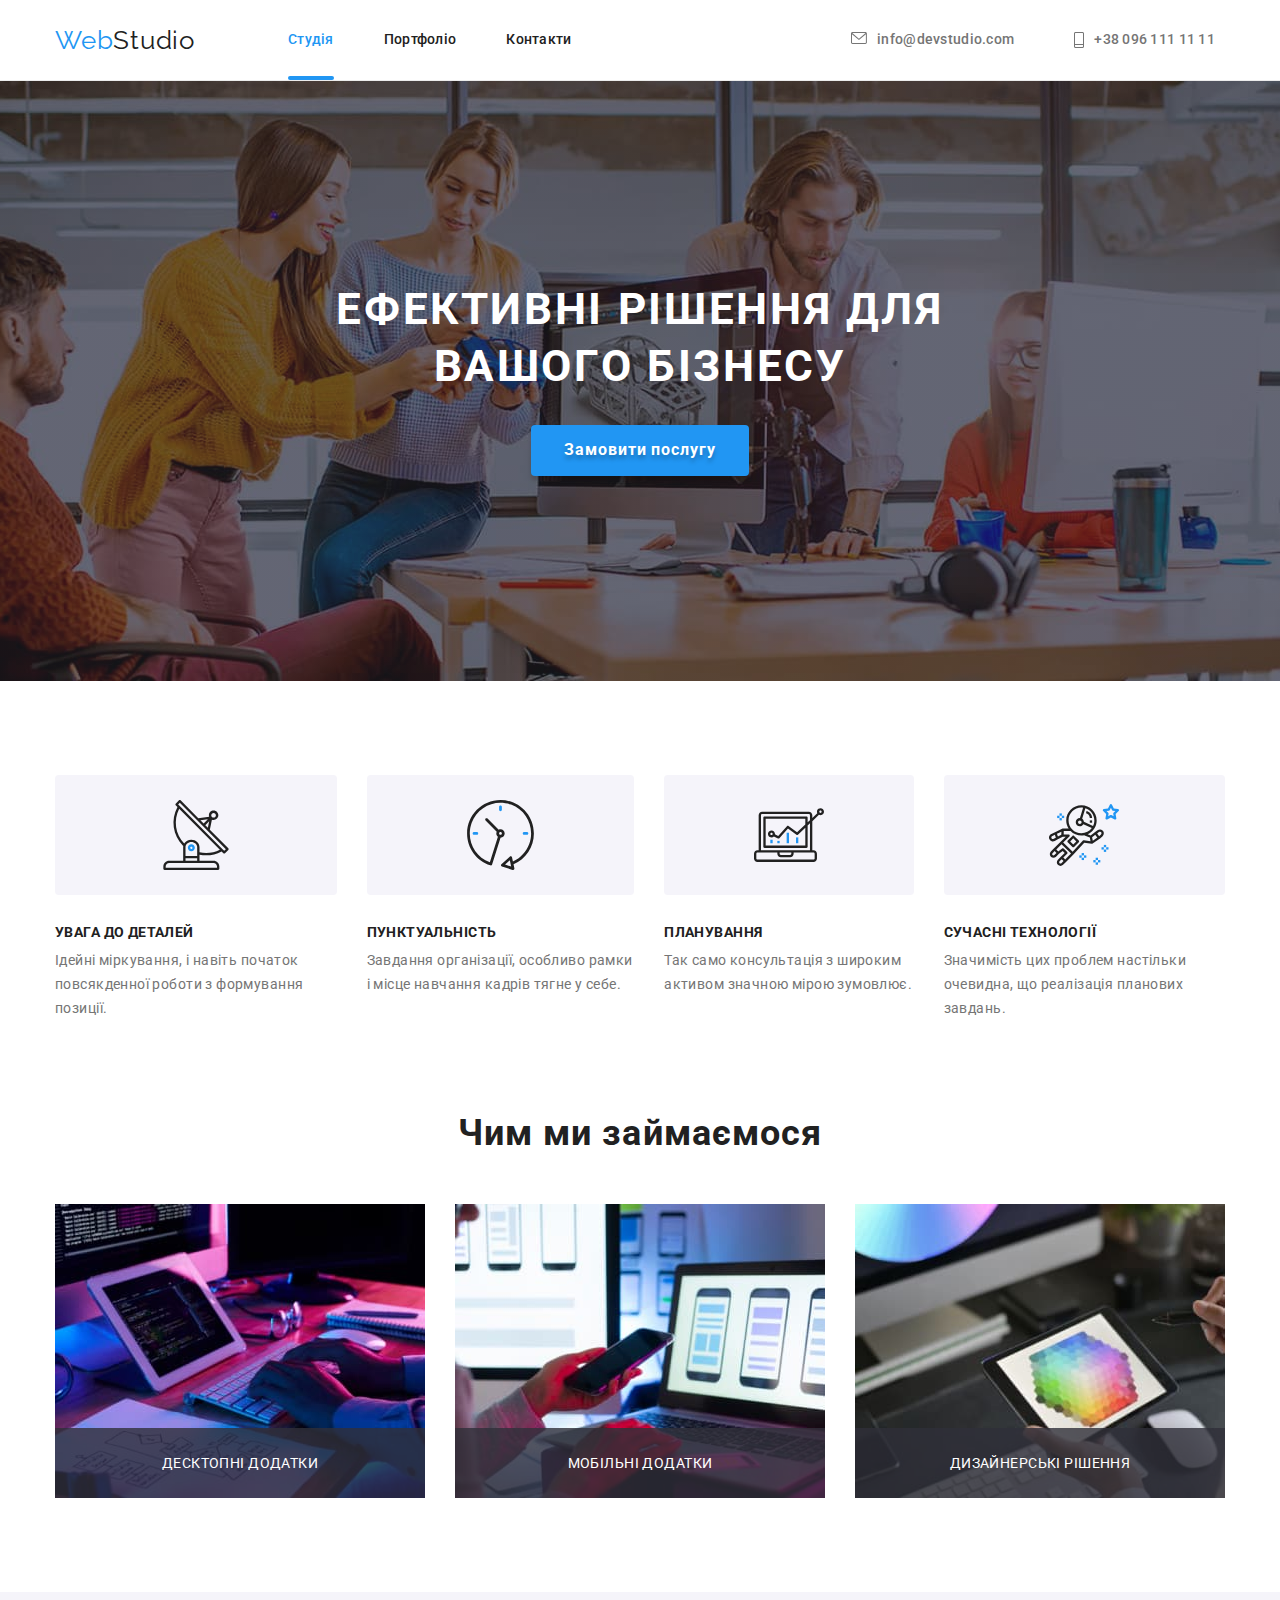
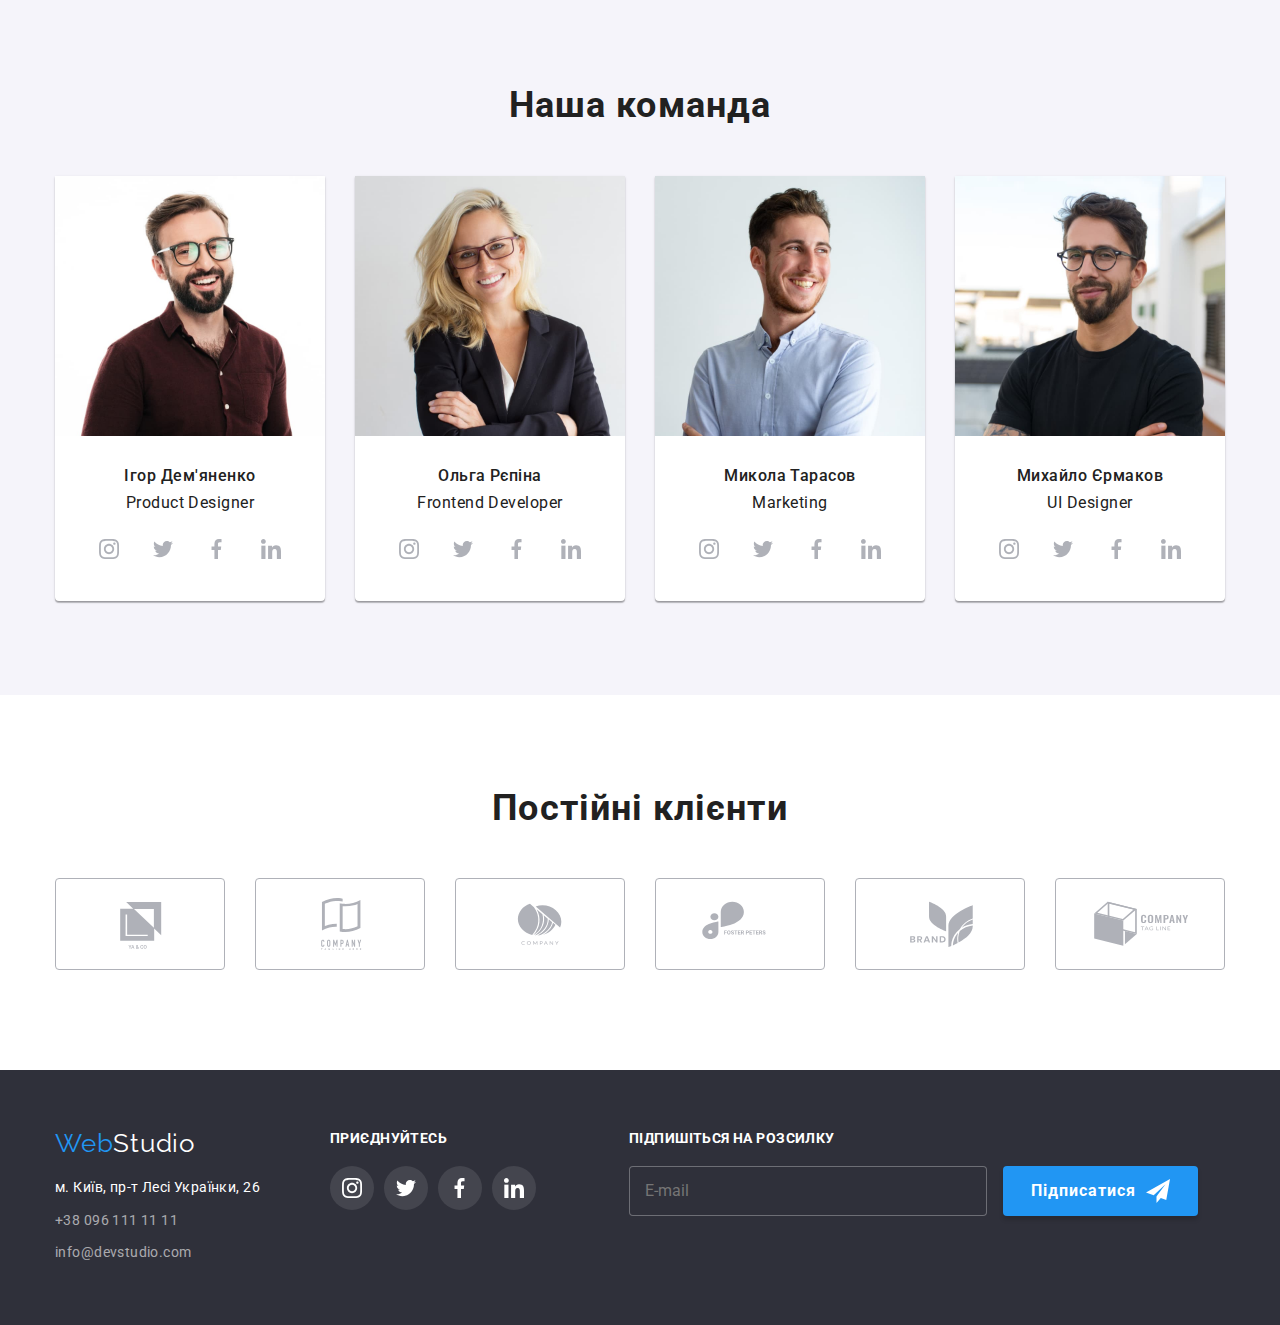
==== index.html @ 6ce42eb9 "1" ====
<!DOCTYPE html>
<html lang="uk">
  <head>
    <meta charset="UTF-8">
    <meta http-equiv="X-UA-Compatible" content="IE=edge">
    <meta name="viewport" content="width=device-width, initial-scale=1.0">
    <link rel="preconnect" href="https://fonts.googleapis.com">
    <link rel="preconnect" href="https://fonts.gstatic.com" crossorigin>
    <link href="https://fonts.googleapis.com/css2?family=Roboto:wght@400;500;700;900&display=swap" rel="stylesheet">
    <link rel="preconnect" href="https://fonts.googleapis.com">
    <link rel="preconnect" href="https://fonts.gstatic.com" crossorigin>
    <link href="https://fonts.googleapis.com/css2?family=Raleway:wght@700&display=swap" rel="stylesheet">
    <link rel="stylesheet" href="https://cdnjs.cloudflare.com/ajax/libs/modern-normalize/1.1.0/modern-normalize.min.css">
    <link rel="stylesheet" href="./css/styles.css">
    <title>Домашнє завдання</title>
  </head>

  <body>

<!--ШАПКА САЙТУ-->

    <header class="header">
      <div class="container header-nav">
        <a href="/" class="logo-top"><span class="logo-top-blue">Web</span>Studio</a>
        <nav>
          <ul class="header-menu">
            <li class="header-item"><a href="./index.html" class="menu-link current">Студія</a></li>
            <li class="header-item"><a href="./portfolio.html" class="menu-link">Портфоліо</a></li>
            <li class="header-item"><a href="#" class="menu-link">Контакти</a></li>
          </ul>
        </nav>
        <ul class="header-contact">
          <li class="header-item">
            <a href="mailto:info@devstudio.com" class="contact-link icon-mail">
              <svg width="16" height="12" class="icon-mail">
                <use href="./images/icons/icons.svg#mail"></use>
              </svg>info@devstudio.com</a>
          </li>
          <li class="header-item">
            <a href="tel:+380961111111" class="contact-link icon-tel">
              <svg width="10" height="16" class="icon-tel">
                <use href="./images/icons/icons.svg#tel"></use>
              </svg>+38 096 111 11 11</a>
          </li>
        </ul>
      </div>
    </header>

    <main>

<!--БЛОК ГЕРОЙ-->

      <section class="hero">
        <h1 class="hero-title">
          Ефективні рішення для <br />
          вашого бізнесу
        </h1>
        <button type="button" data-modal-open class="btn">Замовити послугу</button>
      </section>

<!--ІНФОРМАЦІЙНИЙ БЛОК-->

      <section class="info">
        <div class="container">
          <h2 class="visually-hidden">Інформація</h2>
          <ul class="info-list">
            <li class="info-item icon-antena">
              <h3 class="info-title">УВАГА ДО ДЕТАЛЕЙ</h3>
              <p>Ідейні міркування, і навіть початок повсякденної роботи з формування позиції.</p>
            </li>
            <li class="info-item icon-clock">
              <h3 class="info-title">ПУНКТУАЛЬНІСТЬ</h3>
              <p>Завдання організації, особливо рамки і місце навчання кадрів тягне у себе.</p>
            </li>
            <li class="info-item icon-diagram">
              <h3 class="info-title">ПЛАНУВАННЯ</h3>
              <p>Так само консультація з широким активом значною мірою зумовлює.</p>
            </li>
            <li class="info-item icon-astronaut">
              <h3 class="info-title">СУЧАСНІ ТЕХНОЛОГІЇ</h3>
              <p>Значимість цих проблем настільки очевидна, що реалізація планових завдань.</p>
            </li>
          </ul>
        </div>
      </section>

<!-- ЧИМ ЗАЙМАЄМОСЯ-->

      <section class="what-dowedo section">
        <div class="container">
          <h2 class="what-dowedo-title">Чим ми займаємося</h2>
          <ul class="what-dowedo-list">
            <li class="what-dowedo-item">
              <img src="./images/what_dowedo_img_1.jpg" alt="фото компютера" width="370" height="294">
              <p class="what-dowedo-descript">Десктопні додатки</p>
            </li>
            <li class="what-dowedo-item">
              <img src="./images/what_dowedo_img_2.jpg" alt="фото компютера" width="370" height="294">
              <p class="what-dowedo-descript">Мобільні додатки</p>
            </li>
            <li class="what-dowedo-item">
              <img src="./images/what_dowedo_img_3.jpg" alt="фото планшета" width="370" height="294">
              <p class="what-dowedo-descript">Дизайнерські рішення</p>
            </li>
          </ul>
        </div>
      </section>

<!-- НАША КОМАНДА-->

      <section class="team section">
        <div class="container">
          <h2 class="team-title">Наша команда</h2>
          <ul class="team-list">
            <li class="team-item">
              <img src="./images/team_img_1.jpg" alt="фото Ігора Дем'яненка" width="270" height="260" >
              <div class="team-descript">
                <h3 class="team-item-title">Ігор Дем'яненко</h3>
                <p>Product Designer</p>

                <!-- Кнопки соц.мережі -->

                <ul class="social">
                  <li class="social-item">
                    <a href="#" class="social-btn">
                      <svg width="44" height="44" class="button-icon">
                        <use href="./images/icons/icons.svg#instagram"></use>
                      </svg>
                    </a>
                  </li>
                  <li class="social-item">
                    <a href="#" class="social-btn">
                      <svg width="44" height="44" class="button-icon">
                        <use href="./images/icons/icons.svg#twitter"></use>
                      </svg>
                    </a>
                  </li>
                  <li class="social-item">
                    <a href="#" class="social-btn">
                      <svg width="44" height="44" class="button-icon">
                        <use href="./images/icons/icons.svg#facebook"></use>
                      </svg>
                    </a>
                  </li>
                  <li class="social-item">
                    <a href="#" class="social-btn">
                      <svg width="44" height="44" class="button-icon">
                        <use href="./images/icons/icons.svg#linkedin"></use>
                      </svg>
                    </a>
                  </li>
                </ul>
              </div>
            </li>
            <li class="team-item">
              <img src="./images/team_img_2.jpg" alt="фото Ольги Рєпіної" width="270" height="260">
              <div class="team-descript">
                <h3 class="team-item-title">Ольга Рєпіна</h3>
                <p>Frontend Developer</p>

                <!-- Кнопки соц.мережі -->

                <ul class="social">
                  <li class="social-item">
                    <a href="#" class="social-btn">
                      <svg width="44" height="44" class="button-icon">
                        <use href="./images/icons/icons.svg#instagram"></use>
                      </svg>
                    </a>
                  </li>
                  <li class="social-item">
                    <a href="#" class="social-btn">
                      <svg width="44" height="44" class="button-icon">
                        <use href="./images/icons/icons.svg#twitter"></use>
                      </svg>
                    </a>
                  </li>
                  <li class="social-item">
                    <a href="#" class="social-btn">
                      <svg width="44" height="44" class="button-icon">
                        <use href="./images/icons/icons.svg#facebook"></use>
                      </svg>
                    </a>
                  </li>
                  <li class="social-item">
                    <a href="#" class="social-btn">
                      <svg width="44" height="44" class="button-icon">
                        <use href="./images/icons/icons.svg#linkedin"></use>
                      </svg>
                    </a>
                  </li>
                </ul>
              </div>
            </li>
            <li class="team-item">
              <img src="./images/team_img_3.jpg" alt="фото Миколи Тарасова" width="270" height="260">
              <div class="team-descript">
                <h3 class="team-item-title">Микола Тарасов</h3>
                <p>Marketing</p>

                <!-- Кнопки соц.мережі -->

                <ul class="social">
                  <li class="social-item">
                    <a href="#" class="social-btn">
                      <svg width="44" height="44" class="button-icon">
                        <use href="./images/icons/icons.svg#instagram"></use>
                      </svg>
                    </a>
                  </li>
                  <li class="social-item">
                    <a href="#" class="social-btn">
                      <svg width="44" height="44" class="button-icon">
                        <use href="./images/icons/icons.svg#twitter"></use>
                      </svg>
                    </a>
                  </li>
                  <li class="social-item">
                    <a href="#" class="social-btn">
                      <svg width="44" height="44" class="button-icon">
                        <use href="./images/icons/icons.svg#facebook"></use>
                      </svg>
                    </a>
                  </li>
                  <li class="social-item">
                    <a href="#" class="social-btn">
                      <svg width="44" height="44" class="button-icon">
                        <use href="./images/icons/icons.svg#linkedin"></use>
                      </svg>
                    </a>
                  </li>
                </ul>
              </div>
            </li>
            <li class="team-item">
              <img src="./images/team_img_4.jpg" alt="фото Михайла Єрмакова" width="270" height="260">
              <div class="team-descript">
                <h3 class="team-item-title">Михайло Єрмаков</h3>
                <p>UI Designer</p>

                <!-- Кнопки соц.мережі -->

                <ul class="social">
                  <li class="social-item">
                    <a href="#" class="social-btn">
                      <svg width="44" height="44" class="button-icon">
                        <use href="./images/icons/icons.svg#instagram"></use>
                      </svg>
                    </a>
                  </li>
                  <li class="social-item">
                    <a href="#" class="social-btn">
                      <svg width="44" height="44" class="button-icon">
                        <use href="./images/icons/icons.svg#twitter"></use>
                      </svg>
                    </a>
                  </li>
                  <li class="social-item">
                    <a href="#" class="social-btn">
                      <svg class="button-icon">
                        <use href="./images/icons/icons.svg#facebook"></use>
                      </svg>
                    </a>
                  </li>
                  <li class="social-item">
                    <a href="#" class="social-btn">
                      <svg width="44" height="44" class="button-icon">
                        <use href="./images/icons/icons.svg#linkedin"></use>
                      </svg>
                    </a>
                  </li>
                </ul>
              </div>
            </li>
          </ul>
        </div>
      </section>

      <!-- ПОСТІЙНІ КЛІЄНТИ-->

      <section class="clients section">
        <div class="container">
          <h2 class="clients-title">Постійні клієнти</h2>
          <ul class="clients-list">
            <li class="clients-item">
              <a class="clients-btn">
                <svg width="170" height="92" class="clients-icon">
                  <use href="./images/icons/icons.svg#Client-1"></use>
                </svg>
              </a>
            </li>
            <li class="clients-item">
              <a class="clients-btn">
                <svg width="170" height="92" class="clients-icon">
                  <use href="./images/icons/icons.svg#Client-2"></use>
                </svg>
              </a>
            </li>
            <li class="clients-item">
              <a class="clients-btn">
                <svg width="170" height="92" class="clients-icon">
                  <use href="./images/icons/icons.svg#Client-3"></use>
                </svg>
              </a>
            </li>
            <li class="clients-item">
              <a class="clients-btn">
                <svg width="170" height="92" class="clients-icon">
                  <use href="./images/icons/icons.svg#Client-4"></use>
                </svg>
              </a>
            </li>
            <li class="clients-item">
              <a class="clients-btn">
                <svg width="170" height="92" class="clients-icon">
                  <use href="./images/icons/icons.svg#Client-5"></use>
                </svg>
              </a>
            </li>
            <li class="clients-item">
              <a class="clients-btn">
                <svg width="170" height="92" class="clients-icon">
                  <use href="./images/icons/icons.svg#Client-6"></use>
                </svg>
              </a>
            </li>
          </ul>
        </div>
      </section>
    </main>

    <!--ПІДВАЛ-->

    <footer class="footer">
      <div class="container footer-nav">
        <div class="footer-adres">
          <a href="/" class="logo-footer"><span class="logo-footer-blue">Web</span>Studio</a>
          <address>
            <ul class="footer-contacts">
              <li class="footer-item">
                <a
                  href="https://goo.gl/maps/62NH4mXpDvtfNdRu7"
                  target="_blank"
                  rel="noreferrer noopener nofollow"
                  >м. Київ, пр-т Лесі Українки, 26</a
                >
              </li>
              <li class="footer-item">
                <a class="footer-link" href="tel:+380961111111">+38 096 111 11 11</a>
              </li>
              <li class="footer-item">
                <a class="footer-link" href="mailto:info@devstudio.com">info@devstudio.com</a>
              </li>
            </ul>
          </address>
        </div>

        <!-- Кнопки соц.мережі футера -->

        <div class="footer-social">
          <h2 class="footer-social-title">приєднуйтесь</h2>
          <ul class="footer-social-list">
            <li class="footer-social-item">
              <a href="#" class="footer-social-link">
                <svg width="44" height="44" class="footer-icon">
                  <use href="./images/icons/icons.svg#instagram"></use>
                </svg>
              </a>
            </li>
            <li class="footer-social-item">
              <a href="#" class="footer-social-link">
                <svg width="44" height="44" class="footer-icon">
                  <use href="./images/icons/icons.svg#twitter"></use>
                </svg>
              </a>
            </li>
            <li class="footer-social-item">
              <a href="#" class="footer-social-link">
                <svg width="44" height="44" class="footer-icon">
                  <use href="./images/icons/icons.svg#facebook"></use>
                </svg>
              </a>
            </li>
            <li class="footer-social-item">
              <a href="#" class="footer-social-link">
                <svg width="44" height="44" class="footer-icon">
                  <use href="./images/icons/icons.svg#linkedin"></use>
                </svg>
              </a>
            </li>
          </ul>
        </div>

        <!-- Підписка на розсилку -->

        <div class="subscript">
          <h3 class="subscript-title">Підпишіться на розсилку</h3>
          <input
            type="email"
            class="subscript-form"
            name="mail"
            class="mail"
            placeholder="E-mail"
          />
          <button type="submit" class="subscript-btn">Підписатися
             <svg width="24" height="24" class="subscript-icon">
                  <use href="./images/icons/icons.svg#icon-send"></use>
                </svg>
          </button>
        </div>
      </div>
    </footer>

    <!-- модальне вікно -->

    <div class="backdrop is-hidden" data-modal>
      <div class="modal">
        <button class="modal-close" data-modal-close>
          <svg width="13" height="13" class="close-icon">
            <use href="./images/icons/icons.svg#close"></use>
          </svg>
        </button>

        <form class="form" autocomplete="off">
          <h1 class="modal-title">Залиште свої дані, ми вам передзвонимо</h1>

          <ul class="form-list">
            <li class="form-service">
              <input type="text" class="form-input" name="user-name" id="name" />
              <label for="name" class="form-label">Ім'я</label>
              <svg width="12" height="12" class="form-icon">
                <use href="./images/icons/icons.svg#person"></use>
              </svg>
            </li>
            <li class="form-service">
              <input type="tel" class="form-input" name="user-tel" id="tel" />
              <label for="tel" class="form-label">Телефон</label>
              <svg width="13" height="13" class="form-icon">
                <use href="./images/icons/icons.svg#phone"></use>
              </svg>
            </li>
            <li class="form-service">
              <input type="email" class="form-input" name="user-mail" id="mail" />
              <label for="mail" class="form-label">Пошта</label>
              <svg width="15" height="15" class="form-icon">
                <use href="./images/icons/icons.svg#email"></use>
              </svg>
            </li>
            <li class="form-service">
              <textarea
                name="user-comments"
                class="form-input"
                id="comments"
                placeholder="Введіть текст">
              </textarea>
              <label for="comments" class="form-label">Коментар</label>
            </li>
            <li class="form-police">
              <input type="checkbox" class="police-input" name="user-police" id="police" />
              <label for="police" class="text-police"><p>Погоджуюся з розсилкою та приймаю <a href="#">Умови договору</a></p></label>
            </li>
          </ul>

          <button type="submit" class="modal-btn">Відправити</button>
        </form>
      </div>
    </div>

    <!-- Scripts для сайта -->

    <script src="./js/modal.js"></script>
  </body>
</html>
---- css/styles.css ----
:root {
  --primary-color-text: #212121;
  --blue-primary: #2196f3;
  --white-color-text: #ffffff;
  --dark-background-color: #2f303a;
  --default-color-icon: #afb1b8;
  --secondory-color-text: #757575;
  --timing-function: cubic-bezier(0.4, 0, 0.2, 1);
  --duration-function: 250ms;
}

/* Reset styles */

a {
  color: inherit;
  text-decoration: none;
  margin: 0;
}

img {
  display: block;
  width: 100%;
}

h1,
h2,
h3,
h4,
h5,
h6 {
  margin-top: 0;
  margin-bottom: 0;
}

ul,
li {
  list-style: none;
  padding: 0;
  margin: 0;
}

:focus,
:active {
  outline: none;
}

/* ОСНОВНІ СТИЛІ */

body {
  font-family: 'Roboto', sans-serif;
  font-style: normal;
  font-weight: 400;
  color: var(--primary-color-text);
  margin: 0;
}

.visually-hidden {
  position: absolute;
  white-space: nowrap;
  width: 1px;
  height: 1px;
  overflow: hidden;
  border: 0;
  padding: 0;
  clip: rect(0 0 0 0);
  clip-path: inset(50%);
  margin: -1px;
}

.current {
  color: var(--blue-primary);
}

.current::after {
  position: absolute;
  content: '';
  bottom: 0;
  left: 0;

  background-color: var(--blue-primary);
  width: 100%;
  height: 4px;
  border-radius: 4px;
}

/* СТИЛІ КОНТЕЙНЕРА */

.container {
  width: 1200px;
  padding-left: 15px;
  padding-right: 15px;
  margin: 0 auto;
}

/* СТИЛІ ШАПКИ САЙТУ */

.header {
  border-bottom: 1px solid #ececec;
}

.header-nav {
  display: flex;
  align-items: center;
}

.logo-top {
  font-family: 'Raleway';
  font-size: 26px;
  line-height: 1.1;
  letter-spacing: 0.03em;
}

.logo-top-blue {
  color: var(--blue-primary);
}

.header-menu {
  display: flex;
  margin-left: 93px;
}

.header-contact {
  display: flex;
  margin-left: auto;
  color: var(--secondory-color-text);
}

.header-item {
  position: relative;
}

.header-menu .header-item:not(:last-child),
.header-contact .header-item:not(:last-child) {
  margin-right: 50px;
}

.menu-link,
.contact-link {
  display: inline-flex;
  padding-top: 32px;
  padding-bottom: 32px;

  font-weight: 500;
  font-size: 14px;
  line-height: 1.1;
  letter-spacing: 0.02em;
  transition: color var(--duration-function) var(--timing-function);
}

.menu-link:hover,
.menu-link:focus,
.contact-link:hover,
.contact-link:focus {
  color: var(--blue-primary);
}

.icon-mail,
.icon-tel {
  display: flex;
  margin-right: 10px;
  fill: currentColor;
}

.icon-mail:hover,
.icon-tel:hover {
  fill: var(--blue-primary);
}

/* СТИЛІ ГОЛОВНОГО БЛОКА */

.hero {
  height: 600px;
  max-width: 1600px;
  background-image: linear-gradient(to right, rgba(47, 48, 58, 0.4), rgba(47, 48, 58, 0.4)),
    url('../images/hero_img.jpg');
  margin: 0 auto;
  padding-top: 200px;
  padding-bottom: 200px;
  text-align: center;
  background-color: var(--dark-background-color);

  background-repeat: no-repeat;
  background-position: center;
}

.hero-title {
  margin-bottom: 30px;
  color: var(--white-color-text);
  font-size: 44px;
  line-height: 1.3;
  letter-spacing: 0.06em;
  text-transform: uppercase;
}

.btn {
  display: inline-block;
  padding: 10px 32px;
  background-color: var(--blue-primary);
  box-shadow: 0px 4px 4px rgba(0, 0, 0, 0.15);
  border-radius: 4px;
  cursor: pointer;
  font-weight: 700;
  font-size: 16px;
  line-height: 1.8;
  letter-spacing: 0.06em;
  color: var(--white-color-text);
  text-shadow: 0px 4px 4px rgba(0, 0, 0, 0.25);
  border: 1px solid transparent;
}

.section {
  padding-top: 94px;
  padding-bottom: 94px;
}

/* СТИЛІ ІНФОРМАЦІЙНОГО БЛОКА */

.info-list {
  display: flex;
  align-items: stretch;
  justify-content: space-around;
  padding-top: 94px;
}

.info-list .info-item:not(:last-child) {
  margin-right: 30px;
}

.info-item::before {
  display: block;
  content: '';
  margin-bottom: 30px;
  padding-top: 25px;
  padding-bottom: 25px;
  height: 120px;
  background-repeat: no-repeat;
  background-position: center;
  background-color: #f5f4fa;
  border-radius: 4px;
}

.icon-antena::before {
  background-image: url(../images/icons/antena.svg);
}

.icon-clock::before {
  background-image: url(../images/icons/clock.svg);
}

.icon-diagram::before {
  background-image: url(../images/icons/diagram.svg);
}

.icon-astronaut::before {
  background-image: url(../images/icons/astronaut.svg);
}

.info-title {
  margin-bottom: 10px;
  font-size: 14px;
  line-height: 1;
  letter-spacing: 0.03em;
  text-transform: uppercase;
}

.info-list p {
  margin-top: 0;
  margin-bottom: 0;
  color: var(--secondory-color-text);
  font-size: 14px;
  line-height: 1.7;
  letter-spacing: 0.03em;
}

/* СТИЛІ ЧИМ ЗАЙМАЄМОСЯ */

.what-dowedo-list {
  display: flex;
  justify-content: space-between;
}

.what-dowedo-title {
  margin-bottom: 50px;
  font-size: 36px;
  line-height: 1.1;
  letter-spacing: 0.03em;
  text-align: center;
}

.what-dowedo-item {
  position: relative;
}

.what-dowedo-descript {
  position: absolute;
  bottom: 0;
  left: 0;
  height: 70px;
  width: 100%;
  background: rgba(47, 48, 58, 0.8);
  padding-top: 27px;
  padding-bottom: 27px;
  margin: 0;

  font-size: 14px;
  line-height: 16px;
  text-align: center;
  letter-spacing: 0.03em;
  text-transform: uppercase;
  color: var(--white-color-text);
}

/* СТИЛІ НАША КОМАНДА */

.team {
  background-color: #f5f4fa;
}

.team-title {
  margin-bottom: 50px;
  font-size: 36px;
  line-height: 1.1;
  letter-spacing: 0.03em;
  text-align: center;
}

.team-list {
  display: flex;
  flex-wrap: wrap;
  text-align: center;
}

.team-item {
  width: calc((100% - 90px) / 4);
  margin-right: 30px;
  margin-bottom: 30px;
  background-color: var(--white-color-text);
  box-shadow: 0px 1px 3px rgba(0, 0, 0, 0.12), 0px 1px 1px rgba(0, 0, 0, 0.14),
    0px 2px 1px rgba(0, 0, 0, 0.2);
  border-radius: 0px 0px 4px 4px;
}

.team-item:nth-child(4n) {
  margin-right: 0;
}

.team-item:nth-last-child(-n + 4) {
  margin-bottom: 0;
}

.team-descript {
  padding-top: 30px;
  padding-bottom: 30px;
}

.team-item-title {
  margin-bottom: 10px;
  font-weight: 500;
  font-size: 16px;
  line-height: 1.2;
  letter-spacing: 0.03em;
}

.team-list p {
  margin-top: 0;
  margin-bottom: 16px;
  font-size: 16px;
  line-height: 1;
  letter-spacing: 0.03em;
}

.social {
  display: flex;
  padding-left: 32px;
  padding-right: 32px;
}

.social-item:not(:last-child) {
  margin-right: 10px;
}

.social-btn {
  display: flex;
  color: var(--default-color-icon);
  background-color: var(--white-color-text);
  height: 44px;
  cursor: pointer;
  border-radius: 50%;
  transition: background-color var(--duration-function) var(--timing-function);
}

.social-btn:hover {
  background-color: var(--blue-primary);
  fill: var(--white-color-text);
}

.button-icon {
  width: 44px;
  padding: 12px;
  fill: currentColor;
  transition: fill var(--duration-function) var(--timing-function);
}

.button-icon:hover {
  fill: var(--white-color-text);
}

/* СТИЛІ ПОСТІЙНІ КЛІЄНТИ */

.clients-title {
  margin-bottom: 50px;
  font-size: 36px;
  line-height: 1.1;
  letter-spacing: 0.03em;
  text-align: center;
}

.clients-list {
  display: inline-flex;
}

.clients-item:not(:last-child) {
  margin-right: 30px;
}

.clients-btn {
  display: block;
  padding: 0;
  color: var(--default-color-icon);
  background-color: var(--white-color-text);
  width: 170px;
  height: 92px;
  cursor: pointer;
  border: 1px solid var(--default-color-icon);
  border-radius: 4px;
  transition: border var(--duration-function) var(--timing-function);
}
.clients-icon {
  height: 92px;
  width: 170px;
  fill: currentColor;
  transition: fill var(--duration-function) var(--timing-function);
}

.clients-icon:hover {
  fill: var(--blue-primary);
}

.clients-btn:hover {
  border: 1px solid var(--blue-primary);
}

/* СТИЛІ ПІДВАЛ */

.footer {
  padding-top: 60px;
  padding-bottom: 60px;
  background-color: var(--dark-background-color);
}

.footer-nav {
  display: flex;
}

.footer-adres {
  margin-right: 70px;
}

.logo-footer {
  display: block;
  margin-bottom: 20px;
  font-family: 'Raleway';
  font-style: normal;
  font-size: 26px;
  line-height: 1;
  letter-spacing: 0.03em;
  color: var(--white-color-text);
}

.logo-footer-blue {
  color: var(--blue-primary);
}

.footer address {
  font-style: normal;
}

.footer-item {
  margin-bottom: 9px;
  font-size: 14px;
  line-height: 1.7;
  letter-spacing: 0.03em;
  color: var(--white-color-text);
  transition: color var(--duration-function) var(--timing-function);
}

.footer-item:last-child {
  margin-bottom: 0;
}

.footer-link {
  font-size: 14px;
  line-height: 1.7;
  letter-spacing: 0.03em;
  color: rgba(255, 255, 255, 0.6);
  transition: color var(--duration-function) var(--timing-function);
}

.footer-item:hover,
.footer-item:focus,
.footer-link:hover,
.footer-link:focus {
  color: var(--blue-primary);
}

.footer-social-title {
  font-size: 14px;
  line-height: 16px;
  letter-spacing: 0.03em;
  text-transform: uppercase;
  color: var(--white-color-text);
  margin-bottom: 20px;
}

.footer-social-list {
  display: flex;
  margin-right: 93px;
}

.footer-social-item:not(:last-child) {
  margin-right: 10px;
}

.footer-social-link {
  display: flex;
  color: var(--white-color-text);
  background-color: rgba(255, 255, 255, 0.1);
  border-radius: 50%;
  height: 44px;
  cursor: pointer;
  transition: background-color var(--duration-function) var(--timing-function);
}

.footer-social-link:hover {
  background-color: var(--blue-primary);
  border-radius: 50%;
  fill: var(--white-color-text);
}

.footer-icon {
  width: 44px;
  padding: 12px;
  fill: currentColor;
}

.footer-icon:hover {
  fill: var(--white-color-text);
}

.subscript-title {
  margin-bottom: 20px;
  font-weight: 700;
  font-size: 14px;
  line-height: 16px;
  letter-spacing: 0.03em;
  text-transform: uppercase;
  color: var(--white-color-text);
}

.subscript-form {
  border: 1px solid rgba(255, 255, 255, 0.3);
  border-radius: 4px;
  background: #2f303a;
  width: 358px;
  height: 50px;
  margin-right: 12px;
  padding: 16px 15px;
  color: var(--white-color-text);
}

.subscript-btn {
  display: inline-flex;
  align-items: center;
  padding: 10px 28px;
  background: #2196f3;
  box-shadow: 0px 4px 4px rgba(0, 0, 0, 0.15);
  border-radius: 4px;
  font-weight: 700;
  font-size: 16px;
  line-height: 30px;

  letter-spacing: 0.06em;
  color: var(--white-color-text);
  border: none;
}

.subscript-icon {
  margin-left: 10px;
}

/* ПОРТФОЛІО */

/* СТИЛІ МЕНЮ ПОРТФОЛІО */

.portfolio-list {
  display: flex;
  justify-content: center;
  margin-bottom: 50px;
}

.portfolio-item {
  border-radius: 4px;
  transition: box-shadow var(--duration-function) var(--timing-function);
}

.portfolio-item:not(:last-child) {
  margin-right: 8px;
}

.portfolio-item:hover,
.portfolio-item:focus {
  box-shadow: 0px 3px 1px rgba(0, 0, 0, 0.1), 0px 1px 2px rgba(0, 0, 0, 0.08),
    0px 2px 2px rgba(0, 0, 0, 0.12);
  border-radius: 4px;
  border: none;
}

.portfolio-btn {
  display: inline-block;
  background: #f5f4fa;
  border-radius: 4px;
  padding: 6px 25px;
  cursor: pointer;
  border: 1px solid transparent;
  min-width: 73px;
  font-weight: 700;
  font-size: 16px;
  line-height: 1.6;
  letter-spacing: 0.03em;
  text-align: center;
  transition: color var(--duration-function) var(--timing-function),
    background-color var(--duration-function) var(--timing-function);
}

.portfolio-btn:hover,
.portfolio-btn:focus {
  color: var(--white-color-text);
  background-color: var(--blue-primary);
}

/* СТИЛІ НАШІ РОБОТИ */

.portfolio-work-list {
  display: flex;
  flex-wrap: wrap;
}

.portfolio-work-item {
  width: calc((100% - 60px) / 3);
  margin-right: 30px;
  margin-bottom: 30px;
  transition: box-shadow var(--duration-function) var(--timing-function);
}

.portfolio-work-item:hover {
  box-shadow: 0px 1px 1px rgba(0, 0, 0, 0.12), 0px 4px 4px rgba(0, 0, 0, 0.06),
    1px 4px 6px rgba(0, 0, 0, 0.16);
}

.portfolio-work-item:nth-child(3n) {
  margin-right: 0;
}

.portfolio-work-item:nth-last-child(-n + 3) {
  margin-bottom: 0;
}

.portfolio-work-item:hover .work-item-text {
  opacity: 1;
}

.work-item-img {
  overflow: hidden;
  position: relative;
}

.item-img-overlay {
  position: absolute;
  top: 0;
  left: 0;
  width: 100%;
  height: 100%;
  background: rgba(33, 150, 243, 0.9);
  transform: translateY(100%);
  transition: transform var(--duration-function) var(--timing-function);
}

.portfolio-work-item:hover .item-img-overlay {
  transform: translateY(0%);
}

.work-item-text {
  position: absolute;
  display: flex;
}

.work-item-text > p {
  padding: 63px 24px;
  margin: 0;
  font-size: 18px;
  line-height: 28px;
  letter-spacing: 0.03em;
  color: var(--white-color-text);
}

.portfolio-descript {
  padding: 20px 24px;
  background: var(--white-color-text);
  border: 1px solid #eeeeee;
  border-top: inherit;
}

.portfolio-item-title {
  margin-bottom: 4px;
  font-size: 18px;
  line-height: 2;
  letter-spacing: 0.06em;
  color: var(--primary-color-text);
}

.portfolio-work p {
  margin: 0;
  font-size: 16px;
  line-height: 1.8;
  letter-spacing: 0.03em;
  color: var(--secondory-color-text);
}

/* СТИЛІ МОДАЛЬНОГО ВІКНА */

.backdrop {
  position: fixed;
  top: 0;
  left: 0;
  width: 100%;
  height: 100%;
  background-color: rgba(0, 0, 0, 0.3);
  opacity: 1;
  transition: opacity var(--duration-function) var(--timing-function);
}

.backdrop.is-hidden {
  opacity: 0;
  pointer-events: none;
}

.backdrop.is-hidden .modal {
  transform: translate(-50%, -50%) scale(0.8);
}

.modal {
  position: absolute;
  top: 50%;
  left: 50%;
  width: 528px;
  height: 581px;
  background-color: var(--white-color-text);

  transform: translate(-50%, -50%) scale(1);
  transition: transform var(--duration-function) var(--timing-function);
  box-shadow: 0px 1px 3px rgba(0, 0, 0, 0.12), 
              0px 1px 1px rgba(0, 0, 0, 0.14),
              0px 2px 1px rgba(0, 0, 0, 0.2);
  border-radius: 4px;
}

.modal-close {
  position: absolute;
  top: 0;
  right: 0;
  margin-right: 8px;
  margin-top: 8px;
  padding: 6px;
  background-color: var(--white-color-text);
  border: 1px solid rgba(0, 0, 0, 0.1);
  border-radius: 50%;
  height: 30px;
  width: 30px;
  cursor: pointer;
  transition: fill var(--duration-function) var(--timing-function);
}

.modal-close:hover,
.modal-close:focus {
  fill: var(--blue-primary);
}

.modal-title {
  font-size: 20px;
  line-height: 23px;
  text-align: center;
  letter-spacing: 0.03em;
  margin-top: 40px;
}

.form-list {
  display: block;
  margin: 30px 40px;
}

.form-service {
  position: relative;
  margin-bottom: 28px;
  transition: fill var(--duration-function) var(--timing-function);
}

.form-service:hover .form-icon,
.form-service:focus .form-icon {
  fill: var(--blue-primary);
}

.form-service:nth-child(4) {
  margin-bottom: 20px;
}

.form-input {
  width: 100%;
  height: 40px;
  padding: 12px 42px;
  border: 1px solid rgba(33, 33, 33, 0.2);
  border-radius: 4px;
  transition: border-color var(--duration-function) var(--timing-function);
}

.form-input:hover,
.form-input:focus {
  border-color: var(--blue-primary);
}

.form-input::placeholder {
  color: rgba(117, 117, 117, 0.5);
}

.form-label {
  position: absolute;
  top: -17px;
  left: 0;
  font-size: 12px;
  line-height: 14px;
  letter-spacing: 0.01em;
  color: #757575;
}

.form-icon {
  display: flex;
  position: absolute;
  top: 50%;
  left: 10px;
  transform: translateY(-50%);
  fill: currentColor;
}

.form-service > textarea {
  height: 120px;
  padding: 16px 12px;
  font-size: 12px;
  line-height: 14px;
  letter-spacing: 0.01em;
}

.form-police {
  display: flex;
  align-items: center;
  justify-content: center;
  font-size: 14px;
  line-height: 24px;
  letter-spacing: 0.03em;
  color: #757575;
  margin-bottom: 30px;
}

.text-police p {
  margin: 0;
}

.text-police a {
  color: var(--blue-primary);
  text-decoration: underline;
}

.police-input {
  margin-right: 8px;
}

.modal-btn {
  display: flex;
  margin: 0 auto;
  padding: 10px 52px;
  background: var(--blue-primary);
  box-shadow: 0px 4px 4px rgba(0, 0, 0, 0.15);
  border-radius: 4px;
  border: none;

  font-weight: 700;
  font-size: 16px;
  line-height: 30px;
  letter-spacing: 0.06em;
  color: var(--white-color-text);
  cursor: pointer;
}
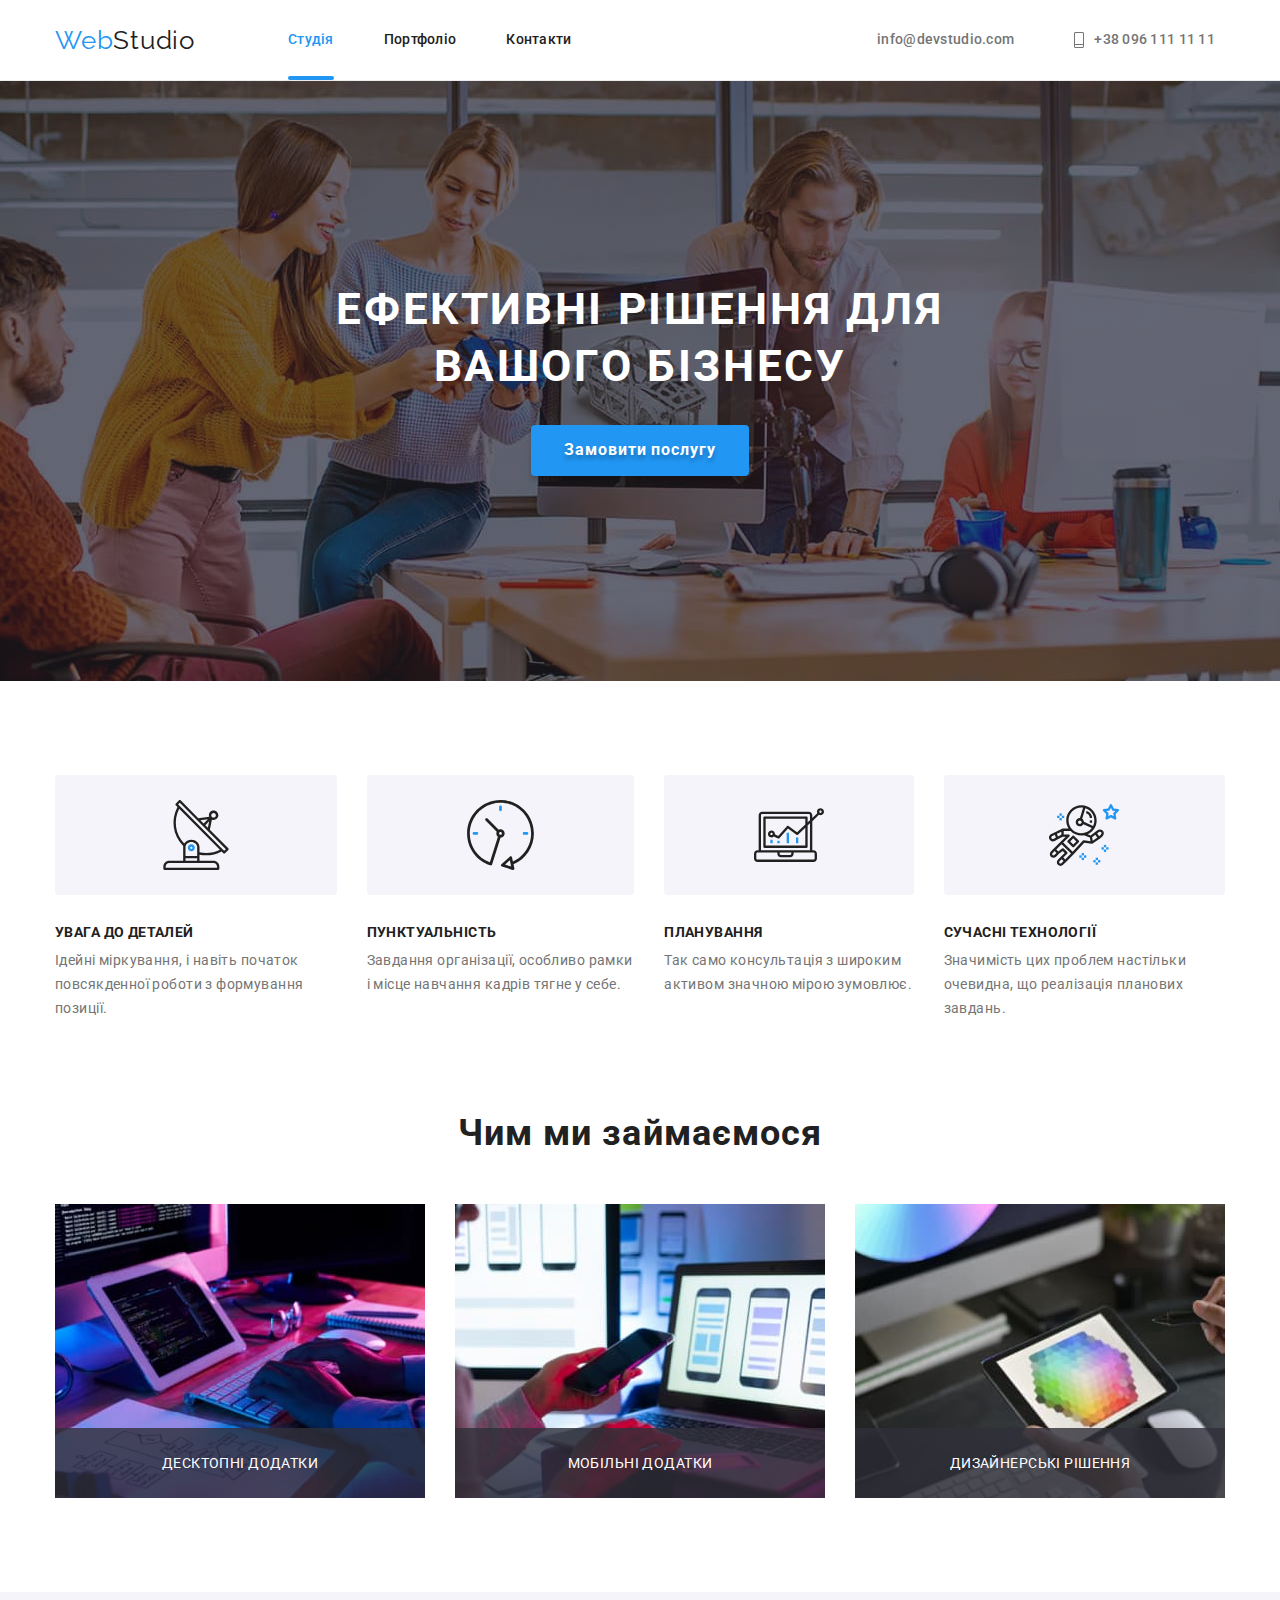
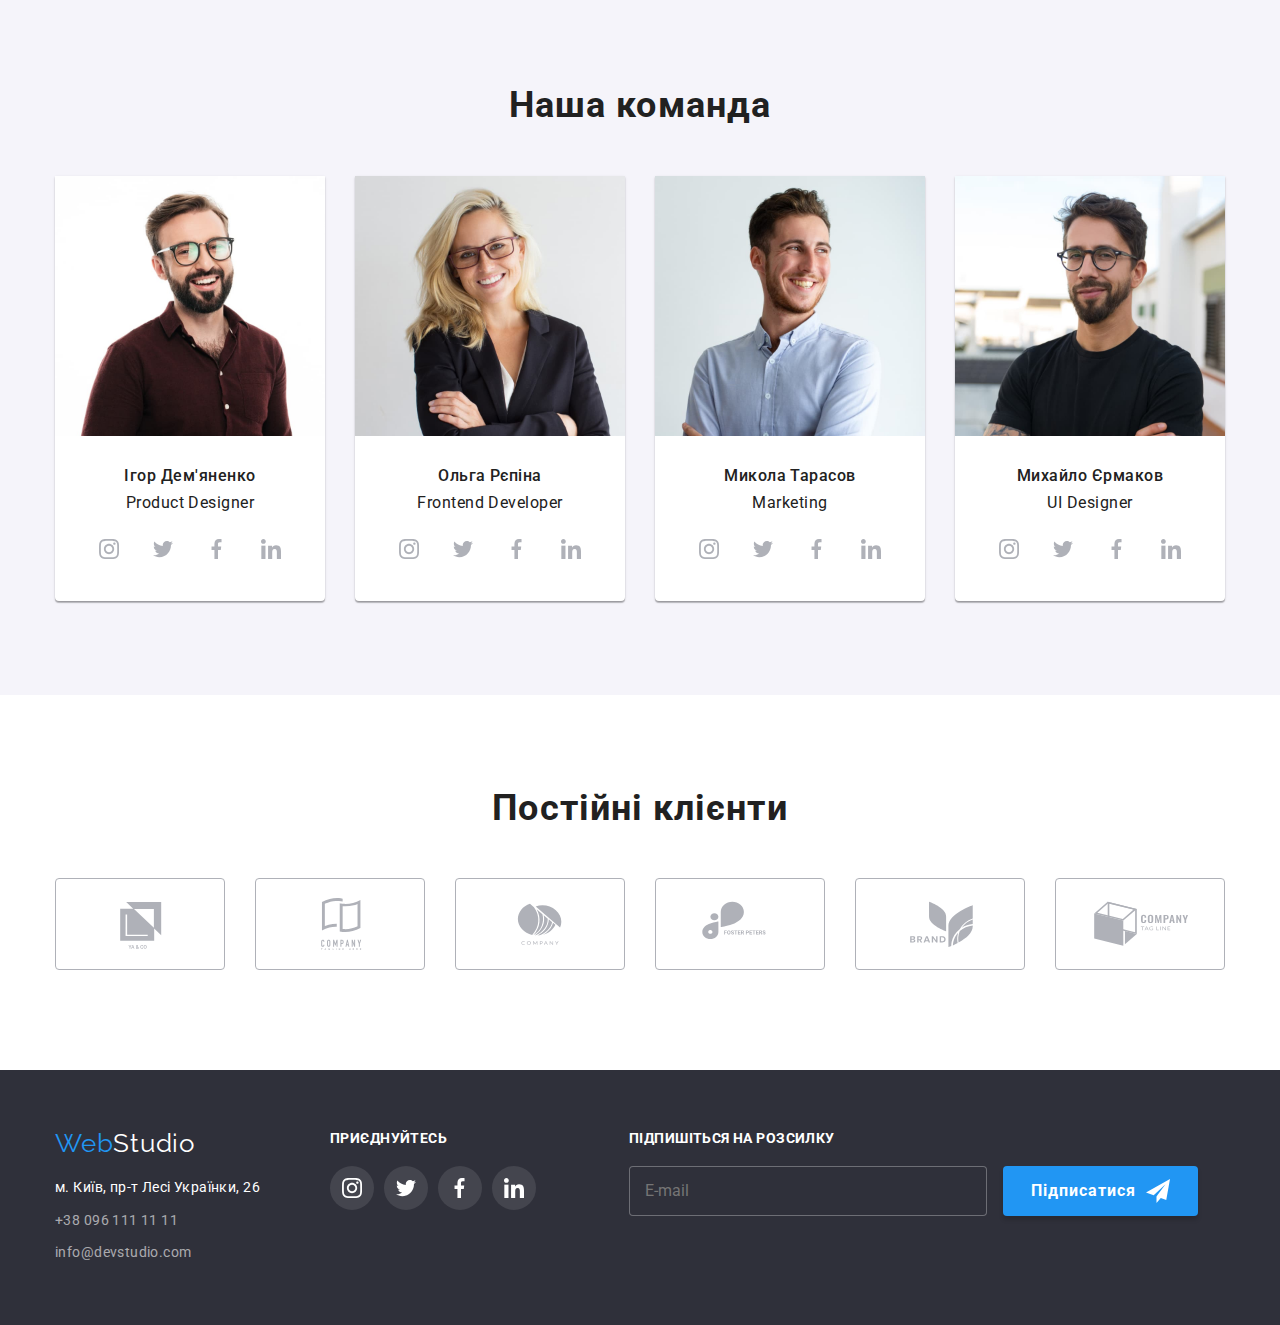
==== commit ba3122a4: "svg" ====
--- a/index.html
+++ b/index.html
@@ -428,21 +428,21 @@
             <li class="form-service">
               <input type="text" class="form-input" name="user-name" id="name" />
               <label for="name" class="form-label">Ім'я</label>
-              <svg width="12" height="12" class="form-icon">
+              <svg width="18" height="18" class="form-icon">
                 <use href="./images/icons/icons.svg#person"></use>
               </svg>
             </li>
             <li class="form-service">
               <input type="tel" class="form-input" name="user-tel" id="tel" />
               <label for="tel" class="form-label">Телефон</label>
-              <svg width="13" height="13" class="form-icon">
+              <svg width="18" height="18" class="form-icon">
                 <use href="./images/icons/icons.svg#phone"></use>
               </svg>
             </li>
             <li class="form-service">
               <input type="email" class="form-input" name="user-mail" id="mail" />
               <label for="mail" class="form-label">Пошта</label>
-              <svg width="15" height="15" class="form-icon">
+              <svg width="18" height="18" class="form-icon">
                 <use href="./images/icons/icons.svg#email"></use>
               </svg>
             </li>
@@ -451,6 +451,8 @@
                 name="user-comments"
                 class="form-input"
                 id="comments"
+                cols="30" 
+                rows="10"
                 placeholder="Введіть текст">
               </textarea>
               <label for="comments" class="form-label">Коментар</label>
--- a/css/styles.css
+++ b/css/styles.css
@@ -619,8 +619,9 @@
 
 .portfolio-item:hover,
 .portfolio-item:focus {
-  box-shadow: 0px 3px 1px rgba(0, 0, 0, 0.1), 0px 1px 2px rgba(0, 0, 0, 0.08),
-    0px 2px 2px rgba(0, 0, 0, 0.12);
+  box-shadow: 0px 3px 1px rgba(0, 0, 0, 0.1), 
+              0px 1px 2px rgba(0, 0, 0, 0.08),
+              0px 2px 2px rgba(0, 0, 0, 0.12);
   border-radius: 4px;
   border: none;
 }
@@ -811,12 +812,6 @@
 .form-service {
   position: relative;
   margin-bottom: 28px;
-  transition: fill var(--duration-function) var(--timing-function);
-}
-
-.form-service:hover .form-icon,
-.form-service:focus .form-icon {
-  fill: var(--blue-primary);
 }
 
 .form-service:nth-child(4) {
@@ -833,8 +828,11 @@
 }
 
 .form-input:hover,
-.form-input:focus {
-  border-color: var(--blue-primary);
+.form-input:focus,
+.form-input:hover ~ .form-icon,
+.form-input:focus ~ .form-icon {
+  border-color: #2196f3;
+  color: #2196f3;
 }
 
 .form-input::placeholder {
@@ -858,6 +856,7 @@
   left: 10px;
   transform: translateY(-50%);
   fill: currentColor;
+   transition: color var(--duration-function) var(--timing-function);
 }
 
 .form-service > textarea {
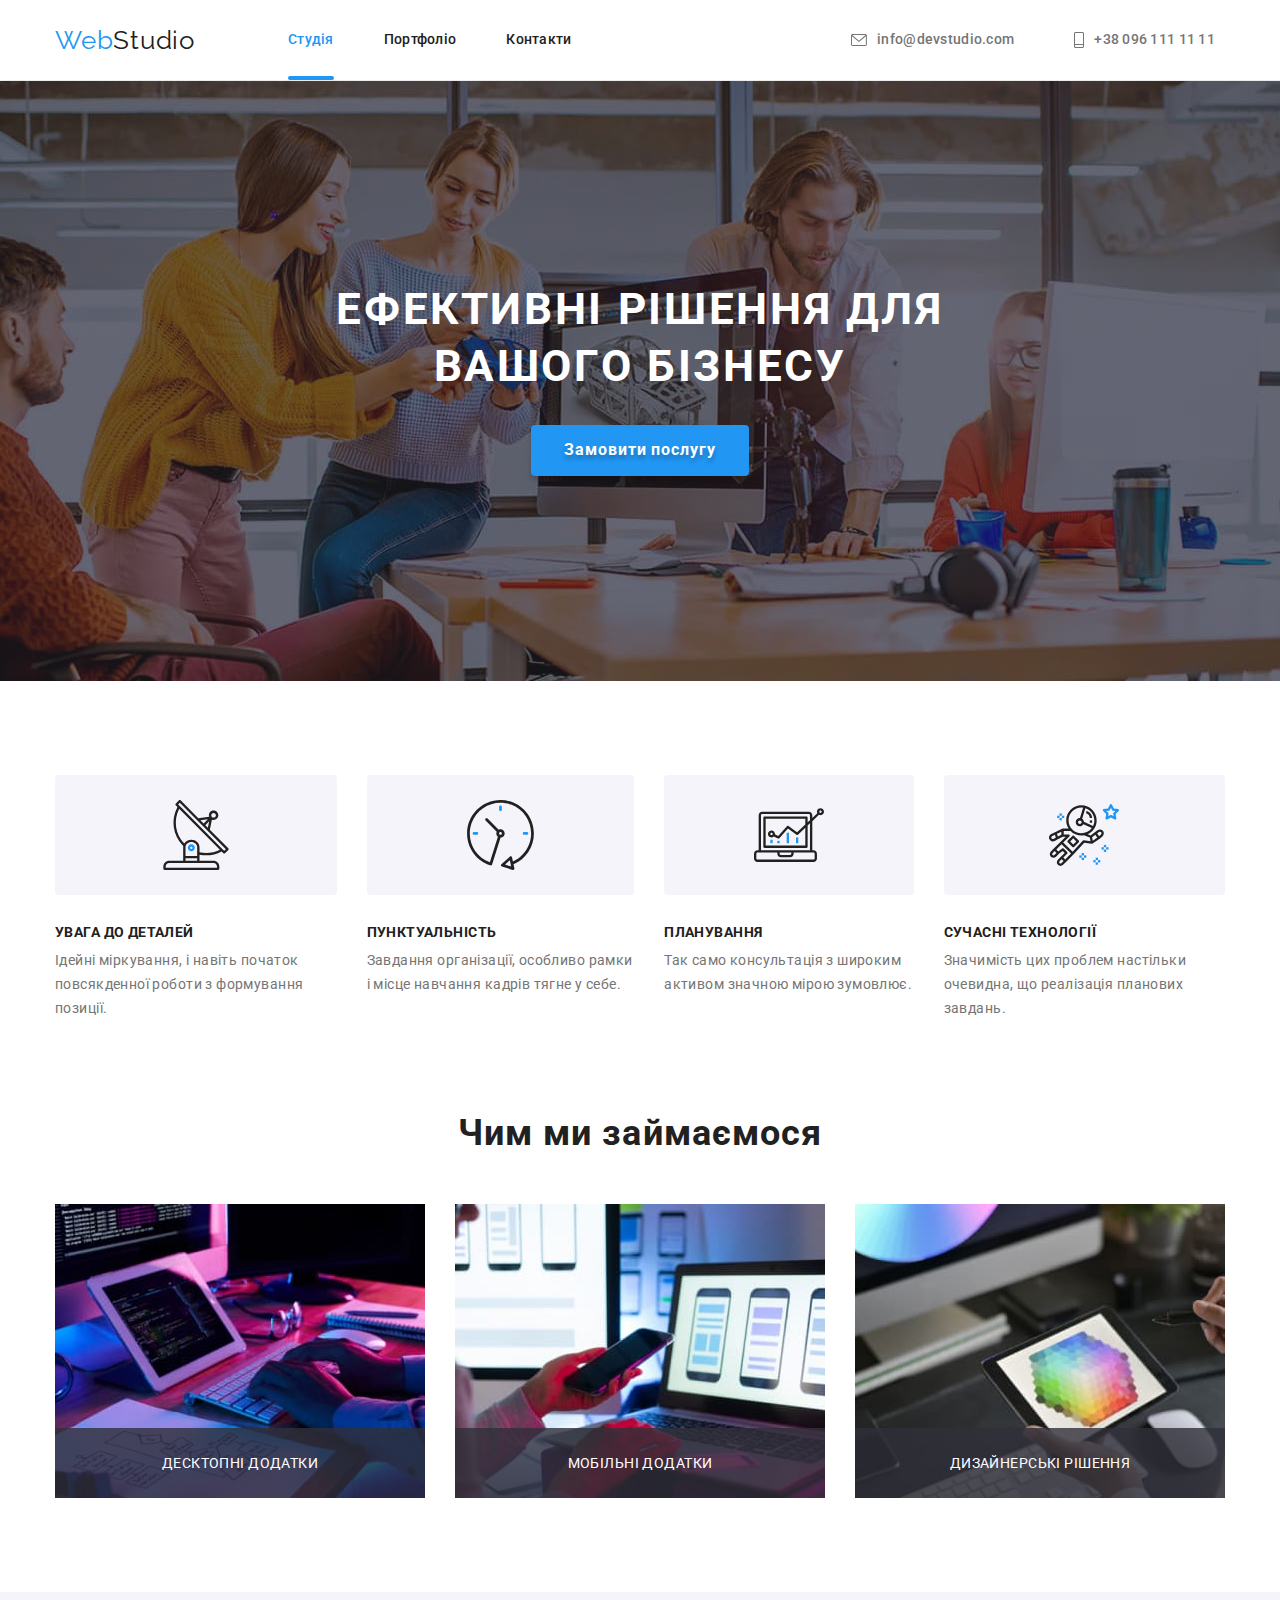
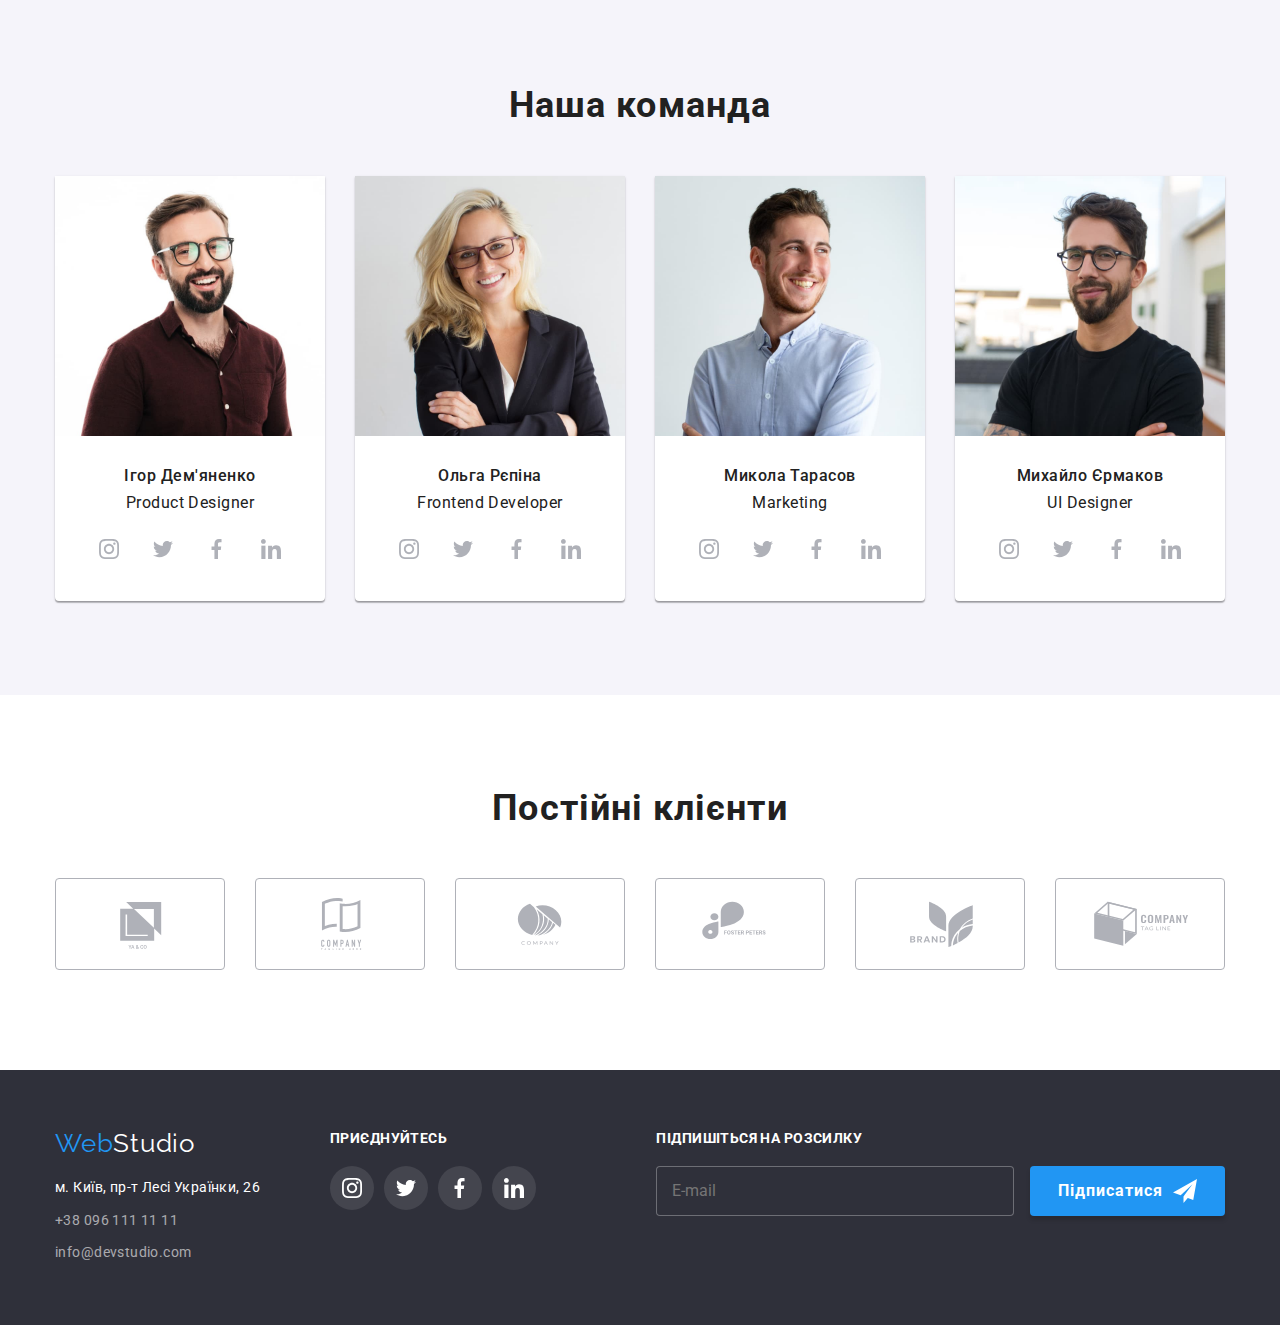
==== commit 169f311b: "кінцеві правки" ====
--- a/index.html
+++ b/index.html
@@ -420,49 +420,43 @@
             <use href="./images/icons/icons.svg#close"></use>
           </svg>
         </button>
-
         <form class="form" autocomplete="off">
-          <h1 class="modal-title">Залиште свої дані, ми вам передзвонимо</h1>
-
-          <ul class="form-list">
-            <li class="form-service">
+          <p class="modal-title">Залиште свої дані, ми вам передзвонимо</p>      
+            <div class="form-callback">
               <input type="text" class="form-input" name="user-name" id="name" />
               <label for="name" class="form-label">Ім'я</label>
               <svg width="18" height="18" class="form-icon">
                 <use href="./images/icons/icons.svg#person"></use>
               </svg>
-            </li>
-            <li class="form-service">
+            </div>           
+            <div class="form-callback">
               <input type="tel" class="form-input" name="user-tel" id="tel" />
               <label for="tel" class="form-label">Телефон</label>
               <svg width="18" height="18" class="form-icon">
                 <use href="./images/icons/icons.svg#phone"></use>
               </svg>
-            </li>
-            <li class="form-service">
-              <input type="email" class="form-input" name="user-mail" id="mail" />
+            </div>
+            <div class="form-callback">
+              <input type="email" class="form-input" name="user-mail" id="mail"/>
               <label for="mail" class="form-label">Пошта</label>
               <svg width="18" height="18" class="form-icon">
                 <use href="./images/icons/icons.svg#email"></use>
               </svg>
-            </li>
-            <li class="form-service">
-              <textarea
-                name="user-comments"
-                class="form-input"
-                id="comments"
-                cols="30" 
-                rows="10"
-                placeholder="Введіть текст">
-              </textarea>
+            </div>           
+            <div class="form-callback">
+              <textarea name="user-comments" class="form-input" id="comments" cols="6" rows="5" placeholder="Введіть текст"></textarea>
               <label for="comments" class="form-label">Коментар</label>
-            </li>
-            <li class="form-police">
-              <input type="checkbox" class="police-input" name="user-police" id="police" />
-              <label for="police" class="text-police"><p>Погоджуюся з розсилкою та приймаю <a href="#">Умови договору</a></p></label>
-            </li>
-          </ul>
-
+            </div>           
+            <div class="form-callback">              
+              <label class="police-text">
+              <input type="checkbox" class="police-input" name="user-police" />      
+              <svg width="16" height="15" class="police-icon">
+                <use href="./images/icons/icons.svg#icon-check"></use>
+              </svg>
+                <p>Погоджуюся з розсилкою та приймаю <a class="police-link" href="#">Умови договору</a></p>
+              </label>              
+            </div>
+          
           <button type="submit" class="modal-btn">Відправити</button>
         </form>
       </div>
--- a/css/styles.css
+++ b/css/styles.css
@@ -157,6 +157,7 @@
 .icon-mail,
 .icon-tel {
   display: flex;
+  align-items: center;
   margin-right: 10px;
   fill: currentColor;
 }
@@ -524,7 +525,6 @@
 
 .footer-social-list {
   display: flex;
-  margin-right: 93px;
 }
 
 .footer-social-item:not(:last-child) {
@@ -557,6 +557,10 @@
   fill: var(--white-color-text);
 }
 
+.subscript {
+  margin-left: auto;
+}
+
 .subscript-title {
   margin-bottom: 20px;
   font-weight: 700;
@@ -573,7 +577,6 @@
   background: #2f303a;
   width: 358px;
   height: 50px;
-  margin-right: 12px;
   padding: 16px 15px;
   color: var(--white-color-text);
 }
@@ -581,6 +584,7 @@
 .subscript-btn {
   display: inline-flex;
   align-items: center;
+  margin-left: 12px;
   padding: 10px 28px;
   background: #2196f3;
   box-shadow: 0px 4px 4px rgba(0, 0, 0, 0.15);
@@ -619,15 +623,14 @@
 
 .portfolio-item:hover,
 .portfolio-item:focus {
-  box-shadow: 0px 3px 1px rgba(0, 0, 0, 0.1), 
-              0px 1px 2px rgba(0, 0, 0, 0.08),
-              0px 2px 2px rgba(0, 0, 0, 0.12);
+  box-shadow: 0px 3px 1px rgba(0, 0, 0, 0.1), 0px 1px 2px rgba(0, 0, 0, 0.08),
+    0px 2px 2px rgba(0, 0, 0, 0.12);
   border-radius: 4px;
   border: none;
 }
 
 .portfolio-btn {
-  display: inline-block;
+  display: block;
   background: #f5f4fa;
   border-radius: 4px;
   padding: 6px 25px;
@@ -766,16 +769,16 @@
   width: 528px;
   height: 581px;
   background-color: var(--white-color-text);
-
+  padding: 40px;
   transform: translate(-50%, -50%) scale(1);
   transition: transform var(--duration-function) var(--timing-function);
-  box-shadow: 0px 1px 3px rgba(0, 0, 0, 0.12), 
-              0px 1px 1px rgba(0, 0, 0, 0.14),
-              0px 2px 1px rgba(0, 0, 0, 0.2);
+  box-shadow: 0px 1px 3px rgba(0, 0, 0, 0.12), 0px 1px 1px rgba(0, 0, 0, 0.14),
+    0px 2px 1px rgba(0, 0, 0, 0.2);
   border-radius: 4px;
 }
 
 .modal-close {
+  display: block;
   position: absolute;
   top: 0;
   right: 0;
@@ -797,24 +800,22 @@
 }
 
 .modal-title {
+  margin-top: 0;
+  margin-bottom: 30px;
+  font-weight: 700;
   font-size: 20px;
   line-height: 23px;
   text-align: center;
   letter-spacing: 0.03em;
-  margin-top: 40px;
-}
-
-.form-list {
-  display: block;
-  margin: 30px 40px;
-}
-
-.form-service {
+  color: #212121;
+}
+
+.form-callback {
   position: relative;
   margin-bottom: 28px;
 }
 
-.form-service:nth-child(4) {
+.form-callback:nth-child(5) {
   margin-bottom: 20px;
 }
 
@@ -827,12 +828,10 @@
   transition: border-color var(--duration-function) var(--timing-function);
 }
 
-.form-input:hover,
 .form-input:focus,
-.form-input:hover ~ .form-icon,
 .form-input:focus ~ .form-icon {
-  border-color: #2196f3;
-  color: #2196f3;
+  border-color: var(--blue-primary);
+  color: var(--blue-primary);
 }
 
 .form-input::placeholder {
@@ -846,56 +845,77 @@
   font-size: 12px;
   line-height: 14px;
   letter-spacing: 0.01em;
-  color: #757575;
+  color: var(--secondory-color-text);
 }
 
 .form-icon {
-  display: flex;
+  display: block;
   position: absolute;
   top: 50%;
   left: 10px;
   transform: translateY(-50%);
   fill: currentColor;
-   transition: color var(--duration-function) var(--timing-function);
-}
-
-.form-service > textarea {
+  transition: color var(--duration-function) var(--timing-function);
+}
+
+.form-callback > textarea {
   height: 120px;
   padding: 16px 12px;
   font-size: 12px;
   line-height: 14px;
   letter-spacing: 0.01em;
-}
-
-.form-police {
+  resize: none;
+}
+
+.police-input {
+  position: absolute;
+  white-space: nowrap;
+  width: 1px;
+  height: 1px;
+  overflow: hidden;
+  border: 0;
+  padding: 0;
+  clip: rect(0 0 0 0);
+  clip-path: inset(50%);
+  margin: -1px;
+}
+
+.police-text {
   display: flex;
   align-items: center;
   justify-content: center;
+}
+
+.police-text p {
   font-size: 14px;
   line-height: 24px;
   letter-spacing: 0.03em;
-  color: #757575;
-  margin-bottom: 30px;
-}
-
-.text-police p {
+  color: var(--secondory-color-text);
   margin: 0;
 }
 
-.text-police a {
+.police-link {
   color: var(--blue-primary);
   text-decoration: underline;
 }
 
-.police-input {
-  margin-right: 8px;
+.police-icon {
+  border: 2px solid #000;
+  border-radius: 2px;
+  margin-right: 7px;
+  transition: background-color var(--duration-function) var(--timing-function);
+}
+
+.police-input:checked + .police-icon {
+  background-color: var(--blue-primary);
+  border: none;
 }
 
 .modal-btn {
-  display: flex;
+  display: block;
   margin: 0 auto;
   padding: 10px 52px;
-  background: var(--blue-primary);
+  background-color: var(--blue-primary);
   box-shadow: 0px 4px 4px rgba(0, 0, 0, 0.15);
   border-radius: 4px;
   border: none;
@@ -906,4 +926,9 @@
   letter-spacing: 0.06em;
   color: var(--white-color-text);
   cursor: pointer;
-}
+  transition: background-color var(--duration-function) var(--timing-function);
+}
+
+.modal-btn:hover {
+  background-color: #188ce8;
+}
